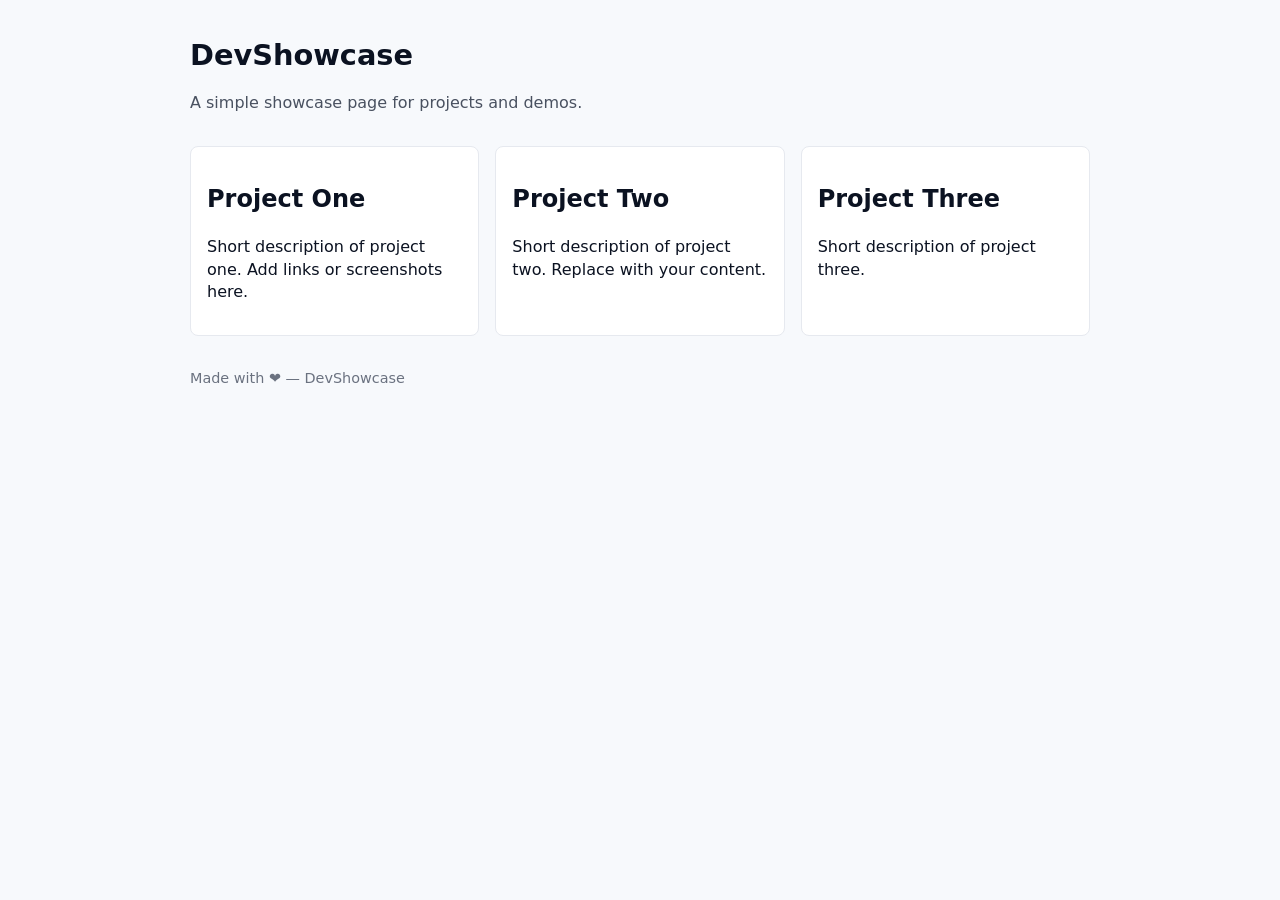
==== index.html @ 8428175c "Add simple DevShowcase index.html Create a new static index.html for DevShowcase. Includes a minimal" ====
<!doctype html>
<html lang="en">
<head>
	<meta charset="utf-8">
	<meta name="viewport" content="width=device-width,initial-scale=1">
	<title>DevShowcase</title>
	<style>
		body{font-family:system-ui,-apple-system,Segoe UI,Roboto,Helvetica,Arial;line-height:1.4;margin:0;padding:2rem;background:#f7f9fc;color:#0b1221}
		header{max-width:900px;margin:0 auto 2rem}
		h1{margin:.2rem 0;font-size:1.8rem}
		p.lead{color:#495160}
		.grid{display:grid;grid-template-columns:repeat(auto-fit,minmax(220px,1fr));gap:1rem;max-width:900px;margin:0 auto}
		.card{background:#fff;border:1px solid #e6e9ef;padding:1rem;border-radius:8px}
		footer{max-width:900px;margin:2rem auto;color:#6b7280;font-size:.9rem}
	</style>
</head>
<body>
	<header>
		<h1>DevShowcase</h1>
		<p class="lead">A simple showcase page for projects and demos.</p>
	</header>

	<main class="grid" id="projects">
		<article class="card">
			<h2>Project One</h2>
			<p>Short description of project one. Add links or screenshots here.</p>
		</article>
		<article class="card">
			<h2>Project Two</h2>
			<p>Short description of project two. Replace with your content.</p>
		</article>
		<article class="card">
			<h2>Project Three</h2>
			<p>Short description of project three.</p>
		</article>
	</main>

	<footer>
		<p>Made with ❤️ — DevShowcase</p>
	</footer>
</body>
</html>
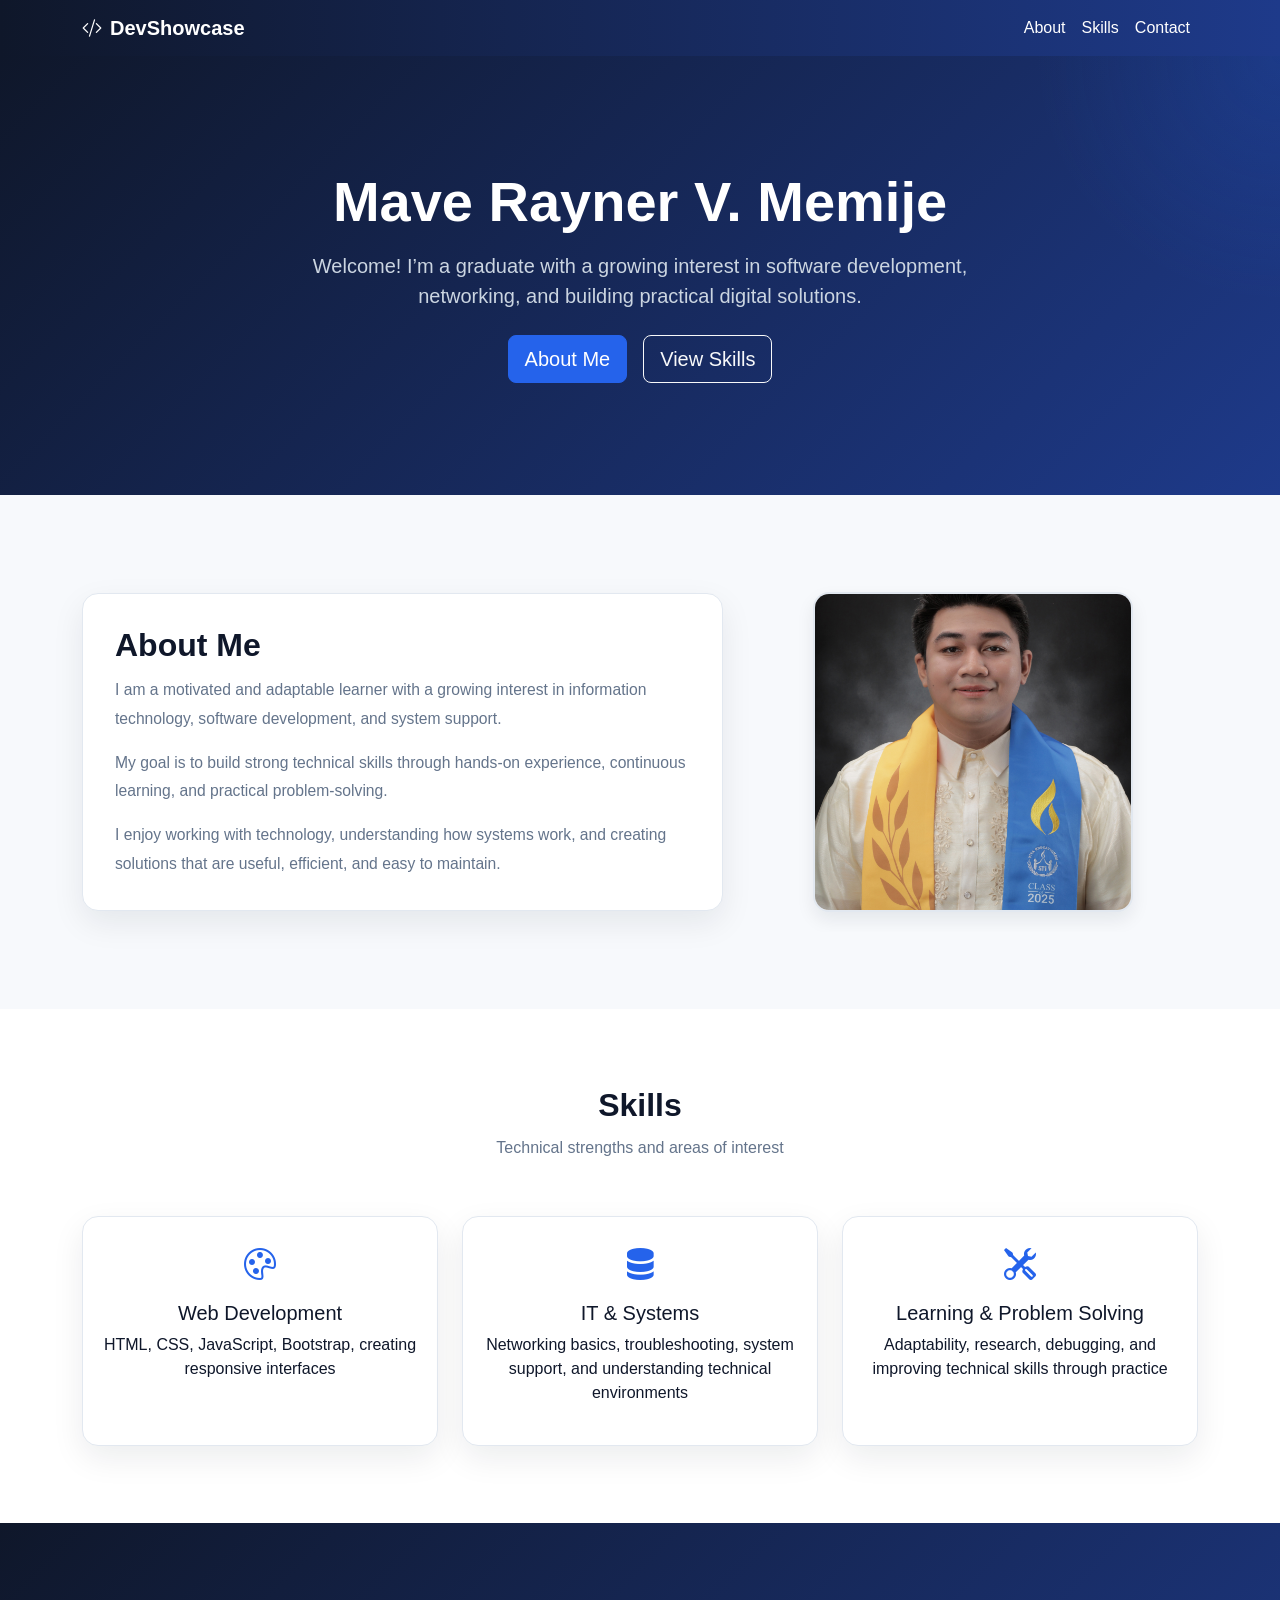
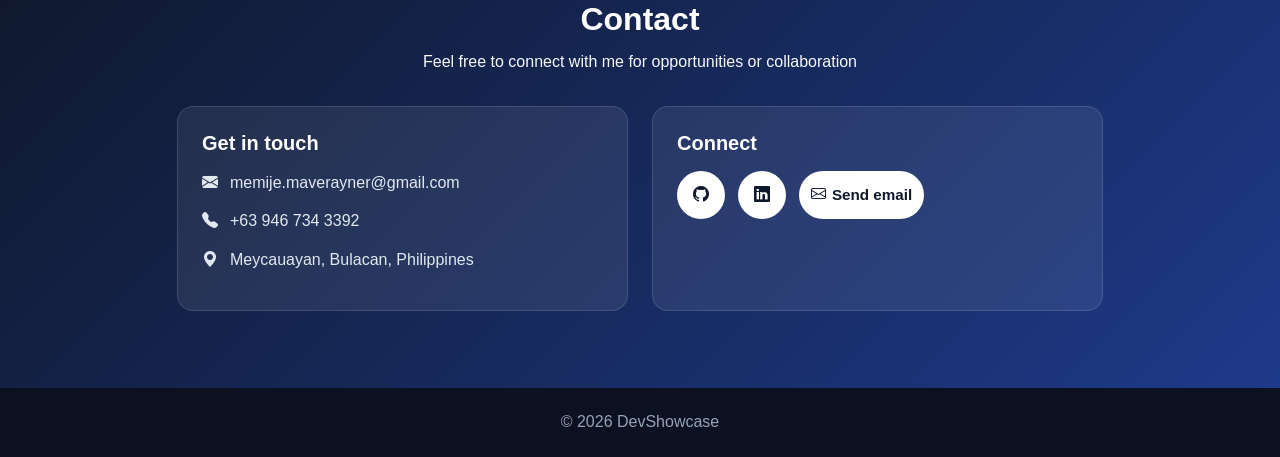
==== commit f8d2aa14: "Add styles, script, image and redesign homepage Introduce a full site redesign: add assets/css/style" ====
--- a/index.html
+++ b/index.html
@@ -1,42 +1,193 @@
-<!doctype html>
+<!DOCTYPE html>
 <html lang="en">
 <head>
-	<meta charset="utf-8">
-	<meta name="viewport" content="width=device-width,initial-scale=1">
-	<title>DevShowcase</title>
-	<style>
-		body{font-family:system-ui,-apple-system,Segoe UI,Roboto,Helvetica,Arial;line-height:1.4;margin:0;padding:2rem;background:#f7f9fc;color:#0b1221}
-		header{max-width:900px;margin:0 auto 2rem}
-		h1{margin:.2rem 0;font-size:1.8rem}
-		p.lead{color:#495160}
-		.grid{display:grid;grid-template-columns:repeat(auto-fit,minmax(220px,1fr));gap:1rem;max-width:900px;margin:0 auto}
-		.card{background:#fff;border:1px solid #e6e9ef;padding:1rem;border-radius:8px}
-		footer{max-width:900px;margin:2rem auto;color:#6b7280;font-size:.9rem}
-	</style>
+  <meta charset="UTF-8" />
+  <meta name="viewport" content="width=device-width, initial-scale=1.0" />
+  <meta
+    http-equiv="Content-Security-Policy"
+    content="default-src 'self'; style-src 'self' https://cdn.jsdelivr.net; script-src 'self' https://cdn.jsdelivr.net; font-src 'self' https://cdn.jsdelivr.net; img-src 'self' data:; connect-src 'self'; frame-ancestors 'none'; base-uri 'self'; form-action 'self';"
+  />
+  <title>DevShowcase</title>
+
+  <link
+    href="https://cdn.jsdelivr.net/npm/bootstrap@5.3.1/dist/css/bootstrap.min.css"
+    rel="stylesheet"
+  />
+  <link
+    rel="stylesheet"
+    href="https://cdn.jsdelivr.net/npm/bootstrap-icons@1.11.3/font/bootstrap-icons.css"
+  />
+
+  <link rel="stylesheet" href="assets/css/styles.css" />
 </head>
 <body>
-	<header>
-		<h1>DevShowcase</h1>
-		<p class="lead">A simple showcase page for projects and demos.</p>
-	</header>
+  <nav class="navbar navbar-expand-lg navbar-dark sticky-top">
+    <div class="container">
+      <a class="navbar-brand fw-semibold" href="#home">
+        <i class="bi bi-code-slash me-2"></i>DevShowcase
+      </a>
+      <button
+        class="navbar-toggler"
+        type="button"
+        data-bs-toggle="collapse"
+        data-bs-target="#navMenu"
+      >
+        <span class="navbar-toggler-icon"></span>
+      </button>
+      <div class="collapse navbar-collapse" id="navMenu">
+        <ul class="navbar-nav ms-auto">
+          <li class="nav-item"><a class="nav-link" href="#about">About</a></li>
+          <li class="nav-item"><a class="nav-link" href="#skills">Skills</a></li>
+          <li class="nav-item"><a class="nav-link" href="#contact">Contact</a></li>
+        </ul>
+      </div>
+    </div>
+  </nav>
 
-	<main class="grid" id="projects">
-		<article class="card">
-			<h2>Project One</h2>
-			<p>Short description of project one. Add links or screenshots here.</p>
-		</article>
-		<article class="card">
-			<h2>Project Two</h2>
-			<p>Short description of project two. Replace with your content.</p>
-		</article>
-		<article class="card">
-			<h2>Project Three</h2>
-			<p>Short description of project three.</p>
-		</article>
-	</main>
+  <section class="hero text-center" id="home">
+    <div class="container">
+      <h1 class="display-4 fw-bold mb-3">Mave Rayner V. Memije</h1>
+      <p class="lead mx-auto mb-4">
+        Welcome! I’m a graduate with a growing interest in software development, networking, and building practical digital solutions.
+      </p>
+      <div class="d-flex justify-content-center gap-3 flex-wrap">
+        <a href="#about" class="btn btn-primary btn-lg">About Me</a>
+        <a href="#skills" class="btn btn-outline-light btn-lg">View Skills</a>
+      </div>
+    </div>
+  </section>
 
-	<footer>
-		<p>Made with ❤️ — DevShowcase</p>
-	</footer>
+  <section id="about" class="section">
+    <div class="container">
+      <div class="row align-items-center g-4">
+        <div class="col-lg-7">
+          <div class="info-card">
+            <h2 class="section-title">About Me</h2>
+            <p class="section-text">
+              I am a motivated and adaptable learner with a growing interest in information technology, software development, and system support.
+            </p>
+            <p class="section-text">
+              My goal is to build strong technical skills through hands-on experience, continuous learning, and practical problem-solving.
+            </p>
+            <p class="section-text mb-0">
+              I enjoy working with technology, understanding how systems work, and creating solutions that are useful, efficient, and easy to maintain.
+            </p>
+          </div>
+        </div>
+        <div class="col-lg-5">
+          <div class="profile-panel text-center">
+            <img src="assets/images/MEMIJE, MAVE RAYNER.JPG" alt="Mave Rayner V. Memije" class="profile-image">
+          </div>
+        </div>
+      </div>
+    </div>
+  </section>
+
+  <section id="skills" class="section section-alt">
+    <div class="container">
+      <h2 class="section-title text-center">Skills</h2>
+      <p class="section-subtitle text-center">Technical strengths and areas of interest</p>
+      <div class="row g-4 mt-2">
+        <div class="col-md-4">
+          <div class="skill-card">
+            <div class="skill-icon"><i class="bi bi-palette"></i></div>
+            <h5>Web Development</h5>
+            <p>HTML, CSS, JavaScript, Bootstrap, creating responsive interfaces</p>
+          </div>
+        </div>
+        <div class="col-md-4">
+          <div class="skill-card">
+            <div class="skill-icon"><i class="bi bi-server"></i></div>
+            <h5>IT & Systems</h5>
+            <p>Networking basics, troubleshooting, system support, and understanding technical environments</p>
+          </div>
+        </div>
+        <div class="col-md-4">
+          <div class="skill-card">
+            <div class="skill-icon"><i class="bi bi-tools"></i></div>
+            <h5>Learning & Problem Solving</h5>
+            <p>Adaptability, research, debugging, and improving technical skills through practice</p>
+          </div>
+        </div>
+      </div>
+    </div>
+  </section>
+
+  <section id="contact" class="section contact">
+    <div class="container">
+      <h2 class="section-title text-center text-white">Contact</h2>
+      <p class="section-subtitle text-center text-light">Feel free to connect with me for opportunities or collaboration</p>
+      <div class="row justify-content-center g-4">
+        <div class="col-lg-5">
+          <div class="contact-card">
+            <h5 class="fw-semibold mb-3 text-white">Get in touch</h5>
+            <ul class="list-unstyled contact-list mb-0">
+              <li><i class="bi bi-envelope-fill"></i>memije.maverayner@gmail.com</li>
+              <li><i class="bi bi-telephone-fill"></i>+63 946 734 3392</li>
+              <li><i class="bi bi-geo-alt-fill"></i>Meycauayan, Bulacan, Philippines</li>
+            </ul>
+          </div>
+        </div>
+        <div class="col-lg-5">
+          <div class="contact-card">
+            <h5 class="fw-semibold mb-3 text-white">Connect</h5>
+            <div class="social-links">
+              <a href="https://github.com/N3K0014" target="_blank" rel="noopener noreferrer" aria-label="GitHub"><i class="bi bi-github"></i></a>
+              <a href="https://www.linkedin.com/in/mave-rayner-memije-0b666a341" target="_blank" rel="noopener noreferrer" aria-label="LinkedIn"><i class="bi bi-linkedin"></i></a>
+              <button type="button" id="openEmailModal" class="social-link-text btn btn-light" aria-label="Send email">
+                <i class="bi bi-envelope"></i>
+                <span>Send email</span>
+              </button>
+            </div>
+          </div>
+        </div>
+      </div>
+    </div>
+  </section>
+
+  <section>
+    <div class="modal fade" id="emailModal" tabindex="-1" aria-hidden="true">
+      <div class="modal-dialog modal-dialog-centered">
+        <div class="modal-content">
+          <div class="modal-header">
+            <h5 class="modal-title">Send me a message</h5>
+            <button type="button" class="btn-close" data-bs-dismiss="modal" aria-label="Close"></button>
+          </div>
+          <div class="modal-body">
+            <form id="emailForm">
+              <div class="mb-3">
+                <label for="name" class="form-label">Name</label>
+                <input type="text" class="form-control" id="name" name="name" required>
+              </div>
+              <div class="mb-3">
+                <label for="email" class="form-label">Email</label>
+                <input type="email" class="form-control" id="email" name="email" required>
+              </div>
+              <div class="mb-3">
+                <label for="message" class="form-label">Message</label>
+                <textarea class="form-control" id="message" name="message" rows="5" required></textarea>
+              </div>
+              <div class="d-grid">
+                <button type="submit" class="btn btn-primary">Send</button>
+              </div>
+            </form>
+          </div>
+        </div>
+      </div>
+    </div>
+  </section>
+
+  <a href="#home" class="back-to-top btn btn-primary rounded-circle" aria-label="Return to top">
+    <i class="bi bi-arrow-up"></i>
+  </a>
+
+  <footer>
+    <div class="container text-center">
+      <p class="mb-0">&copy; 2026 DevShowcase</p>
+    </div>
+  </footer>
+
+  <script src="https://cdn.jsdelivr.net/npm/bootstrap@5.3.1/dist/js/bootstrap.bundle.min.js"></script>
+  <script src="assets/js/main.js"></script>
 </body>
 </html>
--- a/assets/css/styles.css
+++ b/assets/css/styles.css
@@ -0,0 +1,292 @@
+:root {
+  --bg: #f7f9fc;
+  --surface: #ffffff;
+  --text: #0f172a;
+  --muted: #64748b;
+  --primary: #2563eb;
+  --primary-dark: #1d4ed8;
+  --border: #e2e8f0;
+  --shadow: 0 12px 32px rgba(15, 23, 42, 0.08);
+}
+
+html {
+  scroll-behavior: smooth;
+}
+
+body {
+  background: var(--bg);
+  color: var(--text);
+  font-family: "Segoe UI", Roboto, Helvetica, Arial, sans-serif;
+}
+
+.navbar {
+  background: linear-gradient(90deg, #0f172a, #1e3a8a);
+}
+
+.navbar-brand,
+.nav-link {
+  color: #fff !important;
+}
+
+.hero {
+  background:
+    radial-gradient(circle at top right, rgba(37, 99, 235, 0.18), transparent 18%),
+    linear-gradient(135deg, #0f172a 0%, #1e3a8a 100%);
+  color: #fff;
+  padding: clamp(5rem, 9vw, 7rem) 0;
+}
+
+.hero .lead {
+  max-width: 700px;
+  color: #cbd5e1;
+  font-size: clamp(1rem, 2vw, 1.25rem);
+}
+
+.section {
+  padding: clamp(3.5rem, 6vw, 5rem) 0;
+}
+
+.section-alt {
+  background: #fff;
+}
+
+.section-title {
+  font-size: clamp(1.8rem, 3vw, 2rem);
+  font-weight: 700;
+  margin-bottom: 0.75rem;
+}
+
+.section-subtitle {
+  color: var(--muted);
+  margin-bottom: 2rem;
+  font-size: clamp(0.95rem, 1.6vw, 1rem);
+}
+
+.info-card,
+.skill-card,
+.project-card {
+  background: var(--surface);
+  border: 1px solid var(--border);
+  border-radius: 1rem;
+  box-shadow: var(--shadow);
+}
+
+.info-card {
+  padding: clamp(1.25rem, 3vw, 2rem);
+}
+
+.section-text {
+  color: var(--muted);
+  line-height: 1.8;
+  font-size: clamp(0.98rem, 1.2vw, 1rem);
+}
+
+.profile-panel {
+  background: transparent;
+  border-radius: 1rem;
+  min-height: clamp(260px, 38vw, 360px);
+  display: flex;
+  align-items: center;
+  justify-content: center;
+  overflow: hidden;
+}
+
+.profile-image {
+  width: 100%;
+  height: auto;
+  max-width: 320px;
+  max-height: 320px;
+  object-fit: cover;
+  object-position: center;
+  display: block;
+  border: 2px solid #e2e8f0;
+  border-radius: 1rem;
+  box-shadow: 0 8px 18px rgba(15, 23, 42, 0.08);
+  background: #ffffff;
+  outline: none;
+}
+
+.skill-card {
+  padding: 1.5rem 1rem;
+  text-align: center;
+  height: 100%;
+}
+
+.skill-icon {
+  font-size: 2rem;
+  color: var(--primary);
+  margin-bottom: 0.75rem;
+}
+
+.project-card {
+  overflow: hidden;
+  height: 100%;
+}
+
+.project-media {
+  height: clamp(180px, 22vw, 220px);
+  display: flex;
+  align-items: center;
+  justify-content: center;
+  color: #fff;
+  font-size: clamp(2rem, 4vw, 3rem);
+  background: linear-gradient(135deg, #2563eb, #7c3aed);
+}
+
+.project-two {
+  background: linear-gradient(135deg, #ec4899, #ef4444);
+}
+
+.project-three {
+  background: linear-gradient(135deg, #14b8a6, #0ea5e9);
+}
+
+.badge-tech {
+  display: inline-block;
+  background: #eef4ff;
+  color: var(--primary);
+  font-size: 0.85rem;
+  font-weight: 600;
+  padding: 0.35rem 0.65rem;
+  border-radius: 999px;
+  margin: 0.2rem;
+}
+
+.contact {
+  background: linear-gradient(135deg, #0f172a, #1e3a8a);
+}
+
+.contact .section-subtitle {
+  color: #dbeafe;
+}
+
+.contact-card {
+  background: rgba(255, 255, 255, 0.08);
+  border: 1px solid rgba(255, 255, 255, 0.12);
+  border-radius: 1rem;
+  padding: 1.5rem;
+  height: 100%;
+}
+
+.contact-list li {
+  display: flex;
+  align-items: center;
+  gap: 0.75rem;
+  color: #e2e8f0;
+  margin-bottom: 0.9rem;
+}
+
+.contact-list a,
+.social-links a,
+.nav-link,
+.navbar-brand {
+  color: inherit;
+  text-decoration: none;
+}
+
+.contact-list a:hover,
+.social-links a:hover,
+.nav-link:hover,
+.navbar-brand:hover {
+  color: #bfdbfe;
+}
+
+.social-links {
+  display: flex;
+  gap: 0.8rem;
+  flex-wrap: wrap;
+}
+
+.social-links a,
+.social-links button {
+  display: inline-flex;
+  align-items: center;
+  justify-content: center;
+  min-width: 48px;
+  height: 48px;
+  padding: 0 0.75rem;
+  border-radius: 999px;
+  background: #ffffff;
+  color: #0f172a;
+  text-decoration: none;
+  transition: transform 0.2s ease;
+  border: 0;
+}
+
+.social-links a:hover,
+.social-links button:hover {
+  transform: translateY(-2px);
+}
+
+.social-link-text {
+  gap: 0.4rem;
+  font-size: 0.95rem;
+  font-weight: 600;
+}
+
+.back-to-top {
+  position: fixed;
+  right: 1rem;
+  bottom: 1rem;
+  width: 52px;
+  height: 52px;
+  display: inline-flex;
+  align-items: center;
+  justify-content: center;
+  z-index: 1000;
+  box-shadow: 0 10px 24px rgba(37, 99, 235, 0.35);
+  opacity: 0;
+  visibility: hidden;
+  transition: opacity 0.2s ease, visibility 0.2s ease;
+}
+
+.back-to-top.visible {
+  opacity: 1;
+  visibility: visible;
+}
+
+footer {
+  background: #0b1120;
+  color: #94a3b8;
+  padding: 1.4rem 0;
+}
+
+@media (max-width: 767.98px) {
+  .hero .btn {
+    width: 100%;
+  }
+
+  .hero .d-flex {
+    flex-direction: column;
+  }
+
+  .contact form {
+    padding: 0 0.25rem;
+  }
+}
+
+@media (max-width: 575.98px) {
+  .navbar-brand {
+    font-size: 0.95rem;
+  }
+
+  .section {
+    padding: 3rem 0;
+  }
+
+  .info-card,
+  .skill-card,
+  .project-card {
+    border-radius: 0.85rem;
+  }
+}
+
+.btn-primary {
+  background: var(--primary);
+  border-color: var(--primary);
+}
+
+.btn-primary:hover {
+  background: var(--primary-dark);
+  border-color: var(--primary-dark);
+}
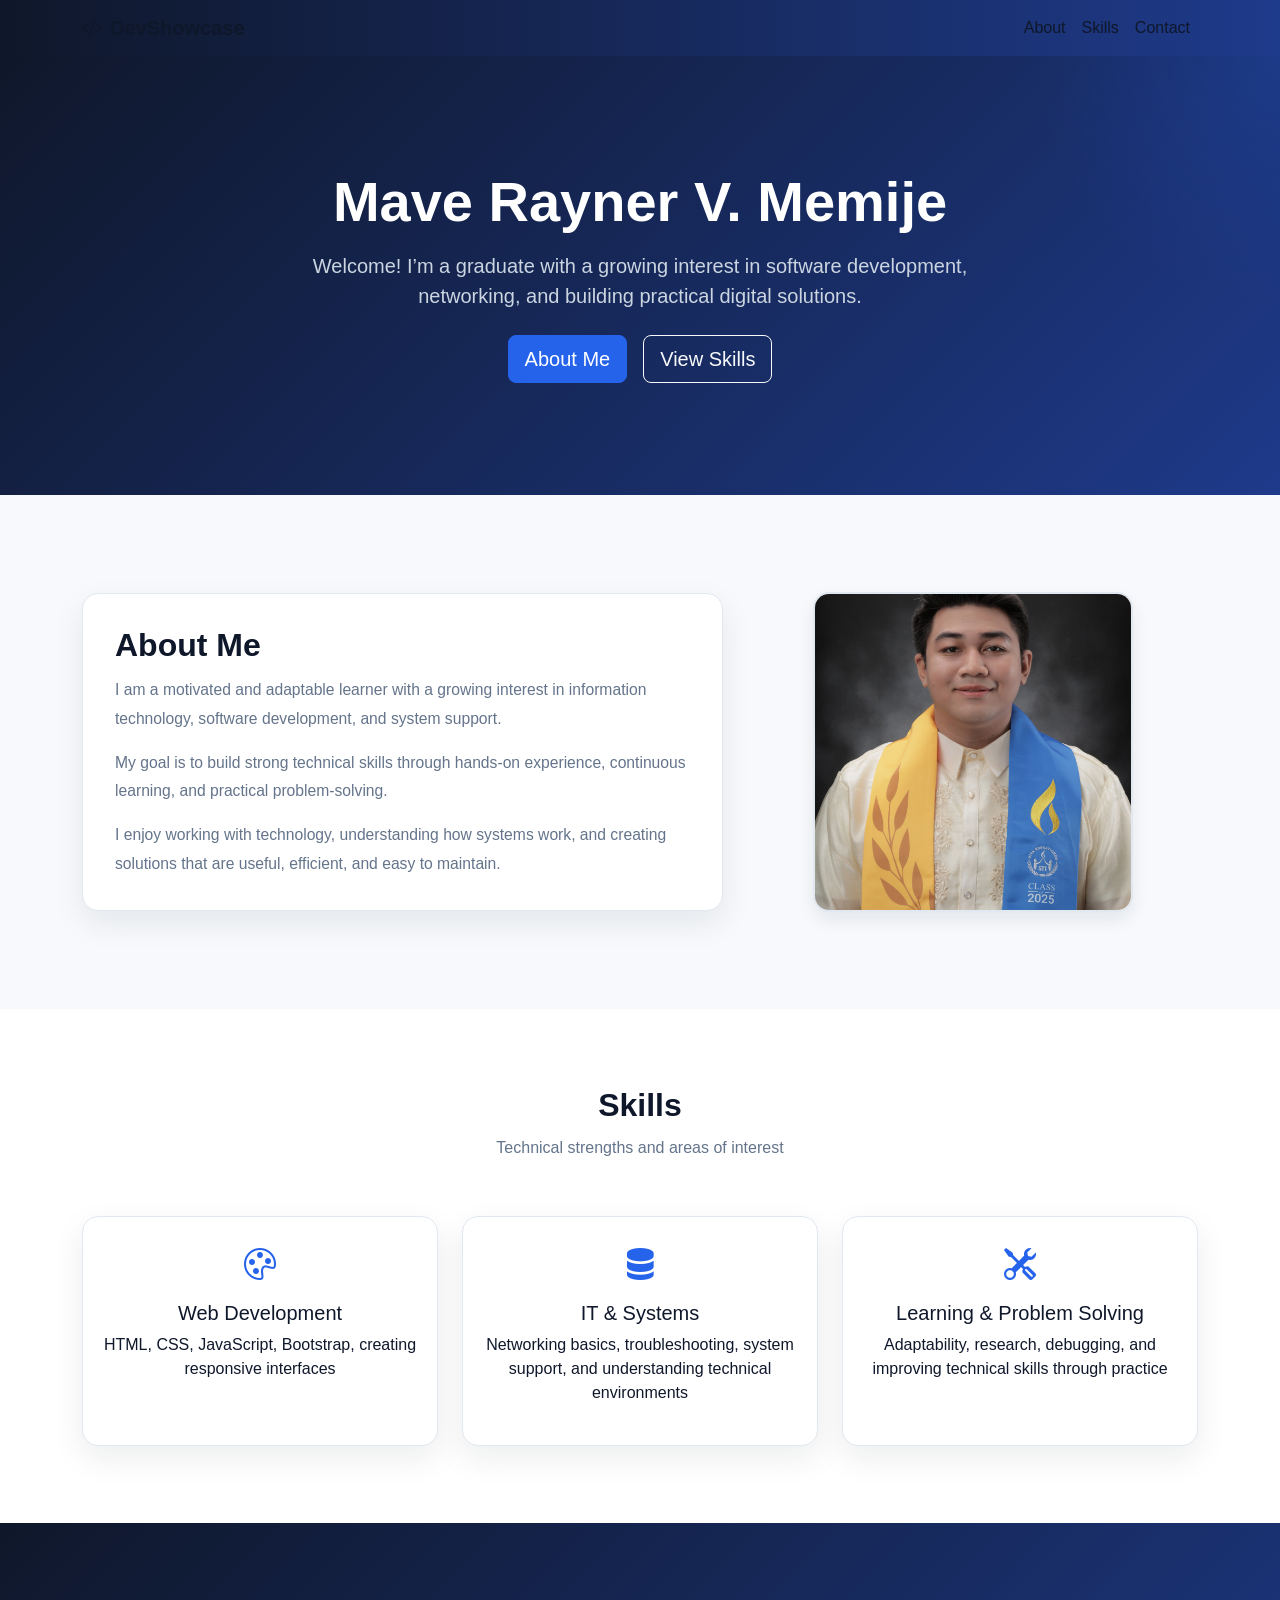
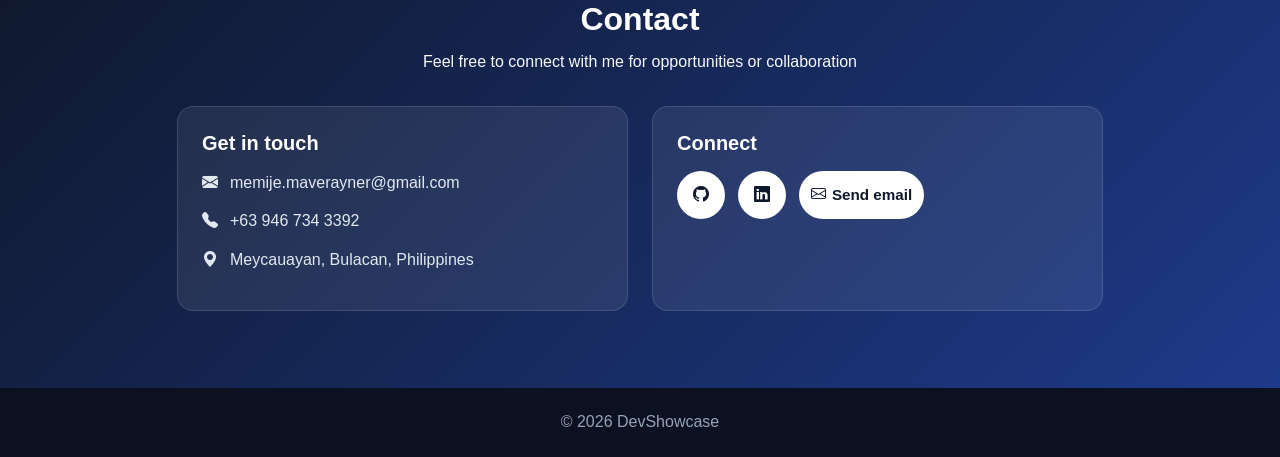
==== commit 2307fcc5: "Extract home styles to assets/css/home.css Move home-specific CSS (hero, profile-panel, project-medi" ====
--- a/index.html
+++ b/index.html
@@ -19,6 +19,7 @@
   />
 
   <link rel="stylesheet" href="assets/css/styles.css" />
+  <link rel="stylesheet" href="assets/css/home.css" />
 </head>
 <body>
   <nav class="navbar navbar-expand-lg navbar-dark sticky-top">
--- a/assets/css/styles.css
+++ b/assets/css/styles.css
@@ -23,24 +23,6 @@
   background: linear-gradient(90deg, #0f172a, #1e3a8a);
 }
 
-.navbar-brand,
-.nav-link {
-  color: #fff !important;
-}
-
-.hero {
-  background:
-    radial-gradient(circle at top right, rgba(37, 99, 235, 0.18), transparent 18%),
-    linear-gradient(135deg, #0f172a 0%, #1e3a8a 100%);
-  color: #fff;
-  padding: clamp(5rem, 9vw, 7rem) 0;
-}
-
-.hero .lead {
-  max-width: 700px;
-  color: #cbd5e1;
-  font-size: clamp(1rem, 2vw, 1.25rem);
-}
 
 .section {
   padding: clamp(3.5rem, 6vw, 5rem) 0;
@@ -252,32 +234,8 @@
 }
 
 @media (max-width: 767.98px) {
-  .hero .btn {
-    width: 100%;
-  }
-
-  .hero .d-flex {
-    flex-direction: column;
-  }
-
   .contact form {
     padding: 0 0.25rem;
-  }
-}
-
-@media (max-width: 575.98px) {
-  .navbar-brand {
-    font-size: 0.95rem;
-  }
-
-  .section {
-    padding: 3rem 0;
-  }
-
-  .info-card,
-  .skill-card,
-  .project-card {
-    border-radius: 0.85rem;
   }
 }
 
--- a/assets/css/home.css
+++ b/assets/css/home.css
@@ -0,0 +1,68 @@
+/* Home-specific styles moved from styles.css */
+
+.hero {
+	background:
+		radial-gradient(circle at top right, rgba(37, 99, 235, 0.18), transparent 18%),
+		linear-gradient(135deg, #0f172a 0%, #1e3a8a 100%);
+	color: #fff;
+	padding: clamp(5rem, 9vw, 7rem) 0;
+}
+
+.hero .lead {
+	max-width: 700px;
+	color: #cbd5e1;
+	font-size: clamp(1rem, 2vw, 1.25rem);
+}
+
+.profile-panel {
+	background: transparent;
+	border-radius: 1rem;
+	min-height: clamp(260px, 38vw, 360px);
+	display: flex;
+	align-items: center;
+	justify-content: center;
+	overflow: hidden;
+}
+
+.profile-image {
+	width: 100%;
+	height: auto;
+	max-width: 320px;
+	max-height: 320px;
+	object-fit: cover;
+	object-position: center;
+	display: block;
+	border: 2px solid #e2e8f0;
+	border-radius: 1rem;
+	box-shadow: 0 8px 18px rgba(15, 23, 42, 0.08);
+	background: #ffffff;
+	outline: none;
+}
+
+.project-media {
+	height: clamp(180px, 22vw, 220px);
+	display: flex;
+	align-items: center;
+	justify-content: center;
+	color: #fff;
+	font-size: clamp(2rem, 4vw, 3rem);
+	background: linear-gradient(135deg, #2563eb, #7c3aed);
+}
+
+.project-two {
+	background: linear-gradient(135deg, #ec4899, #ef4444);
+}
+
+.project-three {
+	background: linear-gradient(135deg, #14b8a6, #0ea5e9);
+}
+
+@media (max-width: 767.98px) {
+	.hero .btn {
+		width: 100%;
+	}
+
+	.hero .d-flex {
+		flex-direction: column;
+	}
+}
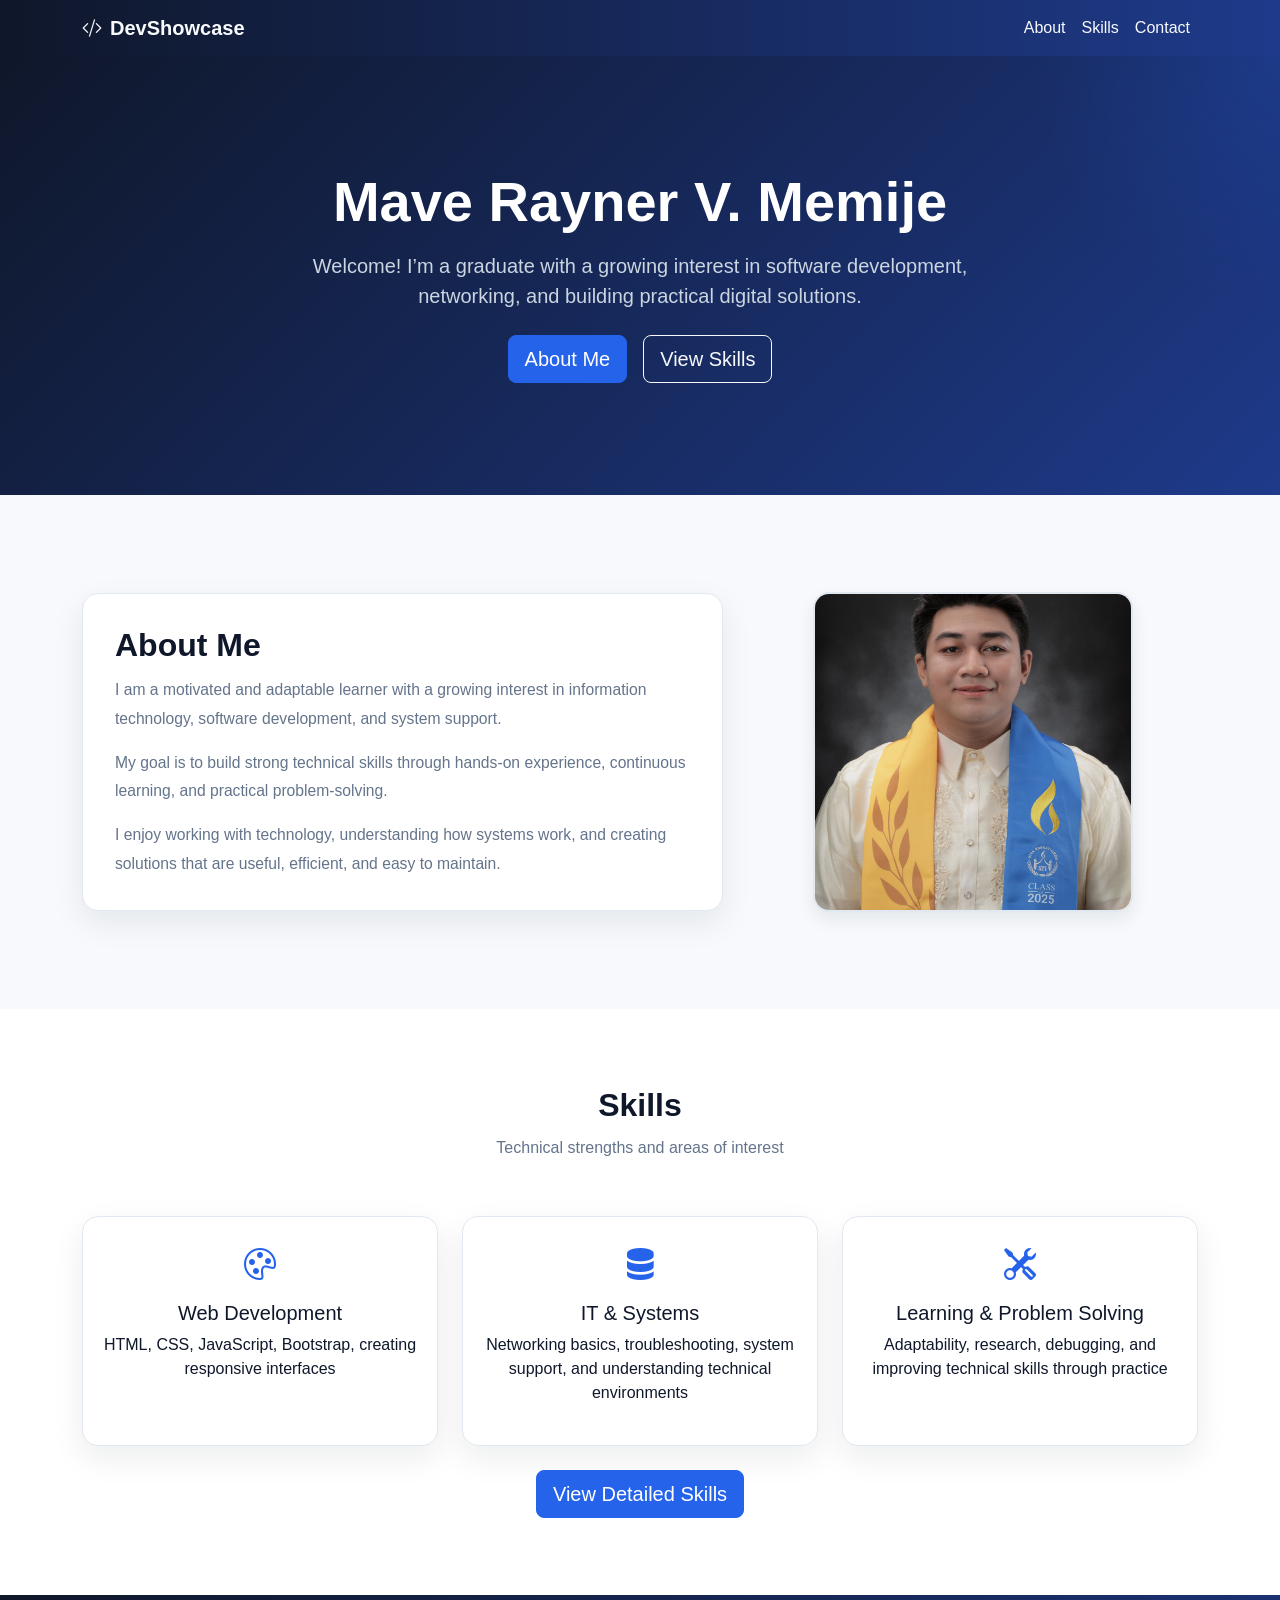
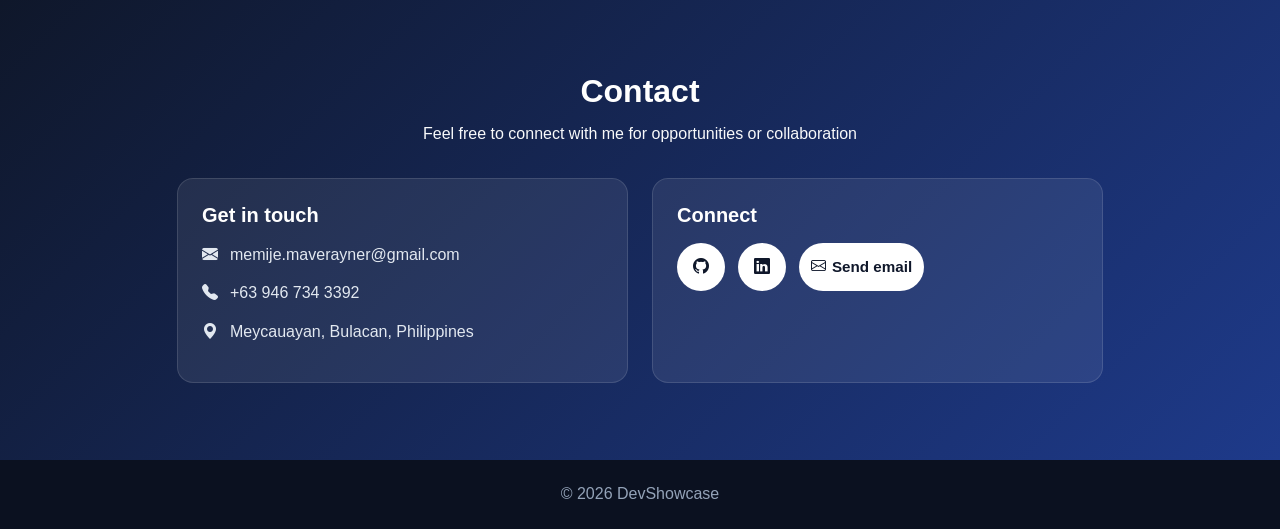
==== commit 3721557c: "Add detailed skills page and navbar styles Introduce skills.html — a dedicated Detailed Skills page " ====
--- a/index.html
+++ b/index.html
@@ -111,6 +111,9 @@
           </div>
         </div>
       </div>
+      <div class="text-center mt-4">
+        <a href="skills.html" class="btn btn-primary btn-lg">View Detailed Skills</a>
+      </div>
     </div>
   </section>
 
--- a/assets/css/styles.css
+++ b/assets/css/styles.css
@@ -23,6 +23,21 @@
   background: linear-gradient(90deg, #0f172a, #1e3a8a);
 }
 
+.navbar-brand,
+.nav-link {
+  color: #f8fafc !important;
+}
+
+.navbar-brand:hover,
+.nav-link:hover {
+  color: #dbeafe !important;
+}
+
+.navbar-brand.active,
+.nav-link.active {
+  color: #e2e8f0 !important;
+}
+
 
 .section {
   padding: clamp(3.5rem, 6vw, 5rem) 0;
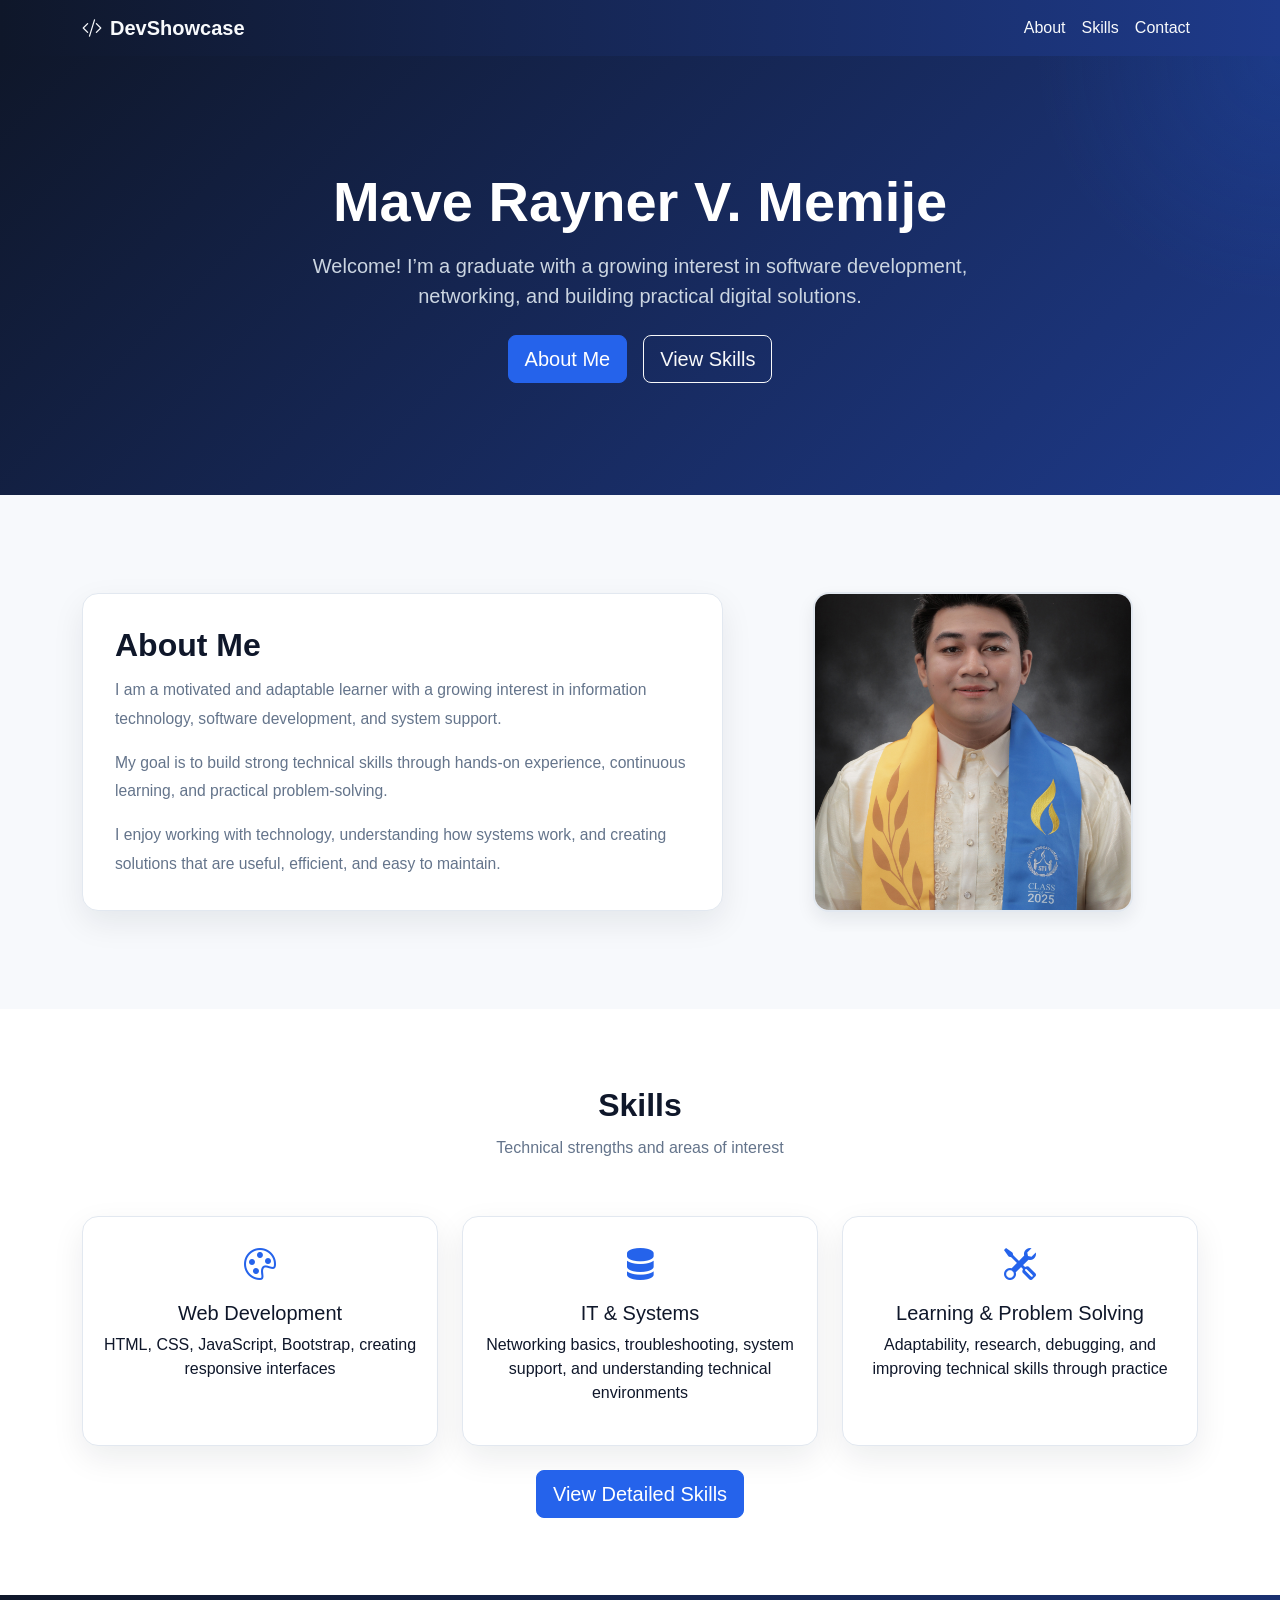
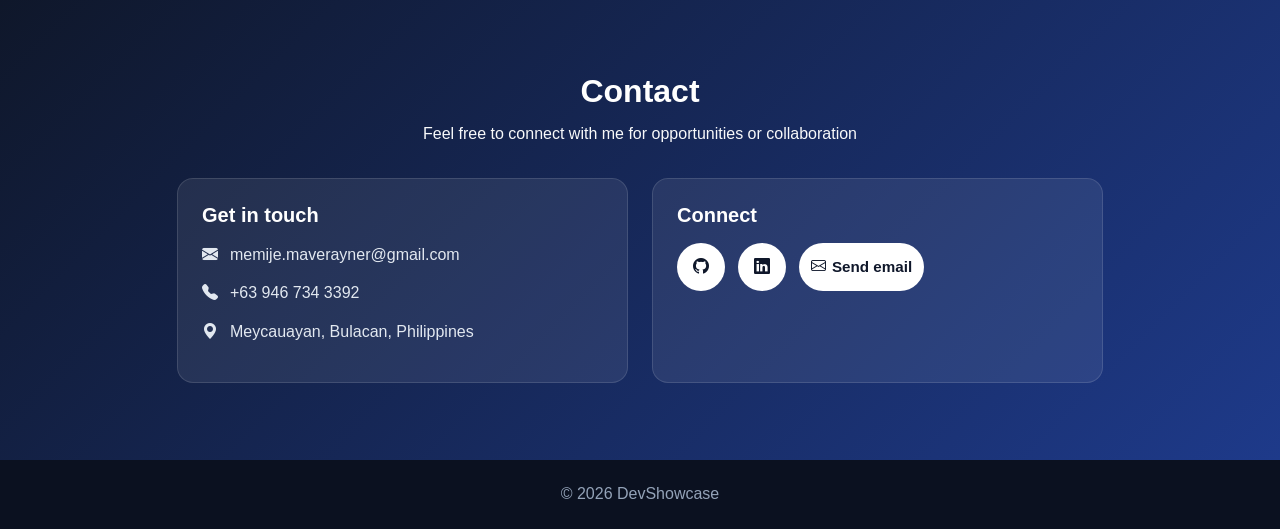
==== commit e5a0098c: "Merge branch 'docs/project-documentation' into main" ====
--- a/index.html
+++ b/index.html
@@ -1,6 +1,10 @@
 <!DOCTYPE html>
 <html lang="en">
 <head>
+  <!--
+    Document head metadata for page title, responsive viewport, and security policy.
+    The Content-Security-Policy header restricts sources to only trusted assets.
+  -->
   <meta charset="UTF-8" />
   <meta name="viewport" content="width=device-width, initial-scale=1.0" />
   <meta
@@ -9,19 +13,30 @@
   />
   <title>DevShowcase</title>
 
+  <!--
+    Bootstrap 5 provides the responsive grid, utilities, and components used in
+    the page layout and navigation.
+  -->
   <link
     href="https://cdn.jsdelivr.net/npm/bootstrap@5.3.1/dist/css/bootstrap.min.css"
     rel="stylesheet"
   />
+
+  <!-- Bootstrap icon font used for decorative icons throughout the page. -->
   <link
     rel="stylesheet"
     href="https://cdn.jsdelivr.net/npm/bootstrap-icons@1.11.3/font/bootstrap-icons.css"
   />
 
+  <!-- Local stylesheet for custom colors, spacing, and component styles. -->
   <link rel="stylesheet" href="assets/css/styles.css" />
   <link rel="stylesheet" href="assets/css/home.css" />
 </head>
 <body>
+  <!--
+    Primary navigation bar. Uses Bootstrap responsive collapse behavior to show
+    a mobile menu when screen width is reduced.
+  -->
   <nav class="navbar navbar-expand-lg navbar-dark sticky-top">
     <div class="container">
       <a class="navbar-brand fw-semibold" href="#home">
@@ -45,6 +60,10 @@
     </div>
   </nav>
 
+  <!--
+    Hero section acts as the page introduction. It highlights the site owner,
+    displays a short professional summary, and links to content sections.
+  -->
   <section class="hero text-center" id="home">
     <div class="container">
       <h1 class="display-4 fw-bold mb-3">Mave Rayner V. Memije</h1>
@@ -58,6 +77,10 @@
     </div>
   </section>
 
+  <!--
+    About section contains a summary of professional identity and a profile image.
+    The layout uses Bootstrap columns to place text and image side by side.
+  -->
   <section id="about" class="section">
     <div class="container">
       <div class="row align-items-center g-4">
@@ -84,6 +107,10 @@
     </div>
   </section>
 
+  <!--
+    Skills section summarizes core technical strengths and areas of focus.
+    Each card is used to present a separate skill category.
+  -->
   <section id="skills" class="section section-alt">
     <div class="container">
       <h2 class="section-title text-center">Skills</h2>
@@ -117,6 +144,10 @@
     </div>
   </section>
 
+  <!--
+    Contact section provides direct communication details and social profile links.
+    A button opens a modal dialog where visitors can prepare a message.
+  -->
   <section id="contact" class="section contact">
     <div class="container">
       <h2 class="section-title text-center text-white">Contact</h2>
@@ -149,6 +180,10 @@
     </div>
   </section>
 
+  <!--
+    Email modal provides a form that is submitted via a mailto link.
+    The form action is handled in the local JavaScript file.
+  -->
   <section>
     <div class="modal fade" id="emailModal" tabindex="-1" aria-hidden="true">
       <div class="modal-dialog modal-dialog-centered">
@@ -181,6 +216,7 @@
     </div>
   </section>
 
+  <!-- Floating button to return visitors to the top after scrolling. -->
   <a href="#home" class="back-to-top btn btn-primary rounded-circle" aria-label="Return to top">
     <i class="bi bi-arrow-up"></i>
   </a>
@@ -191,6 +227,7 @@
     </div>
   </footer>
 
+  <!-- Load Bootstrap JS bundle and local interactivity script. -->
   <script src="https://cdn.jsdelivr.net/npm/bootstrap@5.3.1/dist/js/bootstrap.bundle.min.js"></script>
   <script src="assets/js/main.js"></script>
 </body>
--- a/assets/css/styles.css
+++ b/assets/css/styles.css
@@ -1,64 +1,86 @@
+/*
+  styles.css
+  Project-specific styling for DevShowcase.
+  This file defines the visual theme, layout, card styles, responsive behavior,
+  and component appearance used throughout the portfolio website.
+*/
+
+/* Theme variables for consistent colors, elevation, and spacing. */
 :root {
-  --bg: #f7f9fc;
-  --surface: #ffffff;
-  --text: #0f172a;
-  --muted: #64748b;
-  --primary: #2563eb;
-  --primary-dark: #1d4ed8;
-  --border: #e2e8f0;
-  --shadow: 0 12px 32px rgba(15, 23, 42, 0.08);
-}
-
+  --bg: #f7f9fc; /* Page background color */
+  --surface: #ffffff; /* Card and panel backgrounds */
+  --text: #0f172a; /* Primary text color */
+  --muted: #64748b; /* Paragraph and secondary text color */
+  --primary: #2563eb; /* Primary brand color */
+  --primary-dark: #1d4ed8; /* Darker primary color for hover states */
+  --border: #e2e8f0; /* Light border for cards and panels */
+  --shadow: 0 12px 32px rgba(15, 23, 42, 0.08); /* Soft drop shadow */
+}
+
+/* Enable smooth scrolling for internal anchor navigation. */
 html {
   scroll-behavior: smooth;
 }
 
+/* Base page typography and background for the entire site. */
 body {
   background: var(--bg);
   color: var(--text);
   font-family: "Segoe UI", Roboto, Helvetica, Arial, sans-serif;
 }
 
+/* Navbar background uses a dark gradient to contrast with page sections. */
 .navbar {
   background: linear-gradient(90deg, #0f172a, #1e3a8a);
 }
 
+/* Ensure nav text remains visible on the dark navbar background. */
 .navbar-brand,
 .nav-link {
   color: #f8fafc !important;
 }
 
-.navbar-brand:hover,
-.nav-link:hover {
-  color: #dbeafe !important;
-}
-
-.navbar-brand.active,
-.nav-link.active {
-  color: #e2e8f0 !important;
-}
-
-
+/* Hero section visual design and spacing. */
+.hero {
+  background:
+    radial-gradient(circle at top right, rgba(37, 99, 235, 0.18), transparent 18%),
+    linear-gradient(135deg, #0f172a 0%, #1e3a8a 100%);
+  color: #fff;
+  padding: clamp(5rem, 9vw, 7rem) 0;
+}
+
+/* Text styling for the hero subtitle paragraph. */
+.hero .lead {
+  max-width: 700px;
+  color: #cbd5e1;
+  font-size: clamp(1rem, 2vw, 1.25rem);
+}
+
+/* General vertical spacing for all section blocks. */
 .section {
   padding: clamp(3.5rem, 6vw, 5rem) 0;
 }
 
+/* Alternate background for non-hero sections to separate content visually. */
 .section-alt {
   background: #fff;
 }
 
+/* Section headings use responsive sizing and strong weight. */
 .section-title {
   font-size: clamp(1.8rem, 3vw, 2rem);
   font-weight: 700;
   margin-bottom: 0.75rem;
 }
 
+/* Section subtitle text with muted color and spacing. */
 .section-subtitle {
   color: var(--muted);
   margin-bottom: 2rem;
   font-size: clamp(0.95rem, 1.6vw, 1rem);
 }
 
+/* Shared card styling for informational panels and feature cards. */
 .info-card,
 .skill-card,
 .project-card {
@@ -68,16 +90,19 @@
   box-shadow: var(--shadow);
 }
 
+/* Additional padding on the about/info card for readability. */
 .info-card {
   padding: clamp(1.25rem, 3vw, 2rem);
 }
 
+/* Paragraph body text styling used in content sections. */
 .section-text {
   color: var(--muted);
   line-height: 1.8;
   font-size: clamp(0.98rem, 1.2vw, 1rem);
 }
 
+/* Container for the profile image, centered and clipped gracefully. */
 .profile-panel {
   background: transparent;
   border-radius: 1rem;
@@ -88,6 +113,7 @@
   overflow: hidden;
 }
 
+/* Profile image appearance and responsive maximum sizing. */
 .profile-image {
   width: 100%;
   height: auto;
@@ -103,23 +129,27 @@
   outline: none;
 }
 
+/* Skill cards are centered and sized to fill available space. */
 .skill-card {
   padding: 1.5rem 1rem;
   text-align: center;
   height: 100%;
 }
 
+/* Icon styling inside each skill card. */
 .skill-icon {
   font-size: 2rem;
   color: var(--primary);
   margin-bottom: 0.75rem;
 }
 
+/* Placeholder project card styling kept for future expansion. */
 .project-card {
   overflow: hidden;
   height: 100%;
 }
 
+/* Example project media styling for future project cards. */
 .project-media {
   height: clamp(180px, 22vw, 220px);
   display: flex;
@@ -138,6 +168,7 @@
   background: linear-gradient(135deg, #14b8a6, #0ea5e9);
 }
 
+/* Reusable technology badge styling for future content tags. */
 .badge-tech {
   display: inline-block;
   background: #eef4ff;
@@ -149,14 +180,17 @@
   margin: 0.2rem;
 }
 
+/* Contact section uses a darker gradient to stand out from other content. */
 .contact {
   background: linear-gradient(135deg, #0f172a, #1e3a8a);
 }
 
+/* Contact section subtitle color to improve contrast on dark background. */
 .contact .section-subtitle {
   color: #dbeafe;
 }
 
+/* Contact cards maintain the same elevated style as other card elements. */
 .contact-card {
   background: rgba(255, 255, 255, 0.08);
   border: 1px solid rgba(255, 255, 255, 0.12);
@@ -165,6 +199,7 @@
   height: 100%;
 }
 
+/* Contact list items align icons with text and use spacing for readability. */
 .contact-list li {
   display: flex;
   align-items: center;
@@ -173,6 +208,7 @@
   margin-bottom: 0.9rem;
 }
 
+/* Preserve inherited link color and remove underline decoration. */
 .contact-list a,
 .social-links a,
 .nav-link,
@@ -181,6 +217,7 @@
   text-decoration: none;
 }
 
+/* Hover states for links to provide visual feedback. */
 .contact-list a:hover,
 .social-links a:hover,
 .nav-link:hover,
@@ -188,12 +225,14 @@
   color: #bfdbfe;
 }
 
+/* Social links are grouped and wrapped on smaller screens. */
 .social-links {
   display: flex;
   gap: 0.8rem;
   flex-wrap: wrap;
 }
 
+/* Button and social icon styles for consistent shape and spacing. */
 .social-links a,
 .social-links button {
   display: inline-flex;
@@ -210,17 +249,20 @@
   border: 0;
 }
 
+/* Slight lift on hover to indicate interactivity. */
 .social-links a:hover,
 .social-links button:hover {
   transform: translateY(-2px);
 }
 
+/* Text button variant for the email modal trigger. */
 .social-link-text {
   gap: 0.4rem;
   font-size: 0.95rem;
   font-weight: 600;
 }
 
+/* Back-to-top button is initially hidden and shown by JavaScript. */
 .back-to-top {
   position: fixed;
   right: 1rem;
@@ -237,22 +279,61 @@
   transition: opacity 0.2s ease, visibility 0.2s ease;
 }
 
+/* Visible state for the back-to-top button when page is scrolled. */
 .back-to-top.visible {
   opacity: 1;
   visibility: visible;
 }
 
+/* Footer styling for the page bottom. */
 footer {
   background: #0b1120;
   color: #94a3b8;
   padding: 1.4rem 0;
 }
 
+/* Mobile-specific adjustments for smaller screens. */
 @media (max-width: 767.98px) {
+  .hero .btn {
+    width: 100%;
+  }
+
+  .hero .d-flex {
+    flex-direction: column;
+  }
+}
+
+/* Extra responsive rules enhance readability and compact layouts. */
+@media (max-width: 575.98px) {
+  .navbar-brand {
+    font-size: 0.95rem;
+  }
+
+  .section {
+    padding: 3rem 0;
+  }
+
+  .info-card,
+  .skill-card,
+  .project-card {
+    border-radius: 0.85rem;
+  }
+}
+
+/* Primary button theme colors used consistently across the site. */
+.btn-primary {
+  background: var(--primary);
+  border-color: var(--primary);
+}
+
+.btn-primary:hover {
+  background: var(--primary-dark);
+  border-color: var(--primary-dark);
+}
+
   .contact form {
     padding: 0 0.25rem;
   }
-}
 
 .btn-primary {
   background: var(--primary);
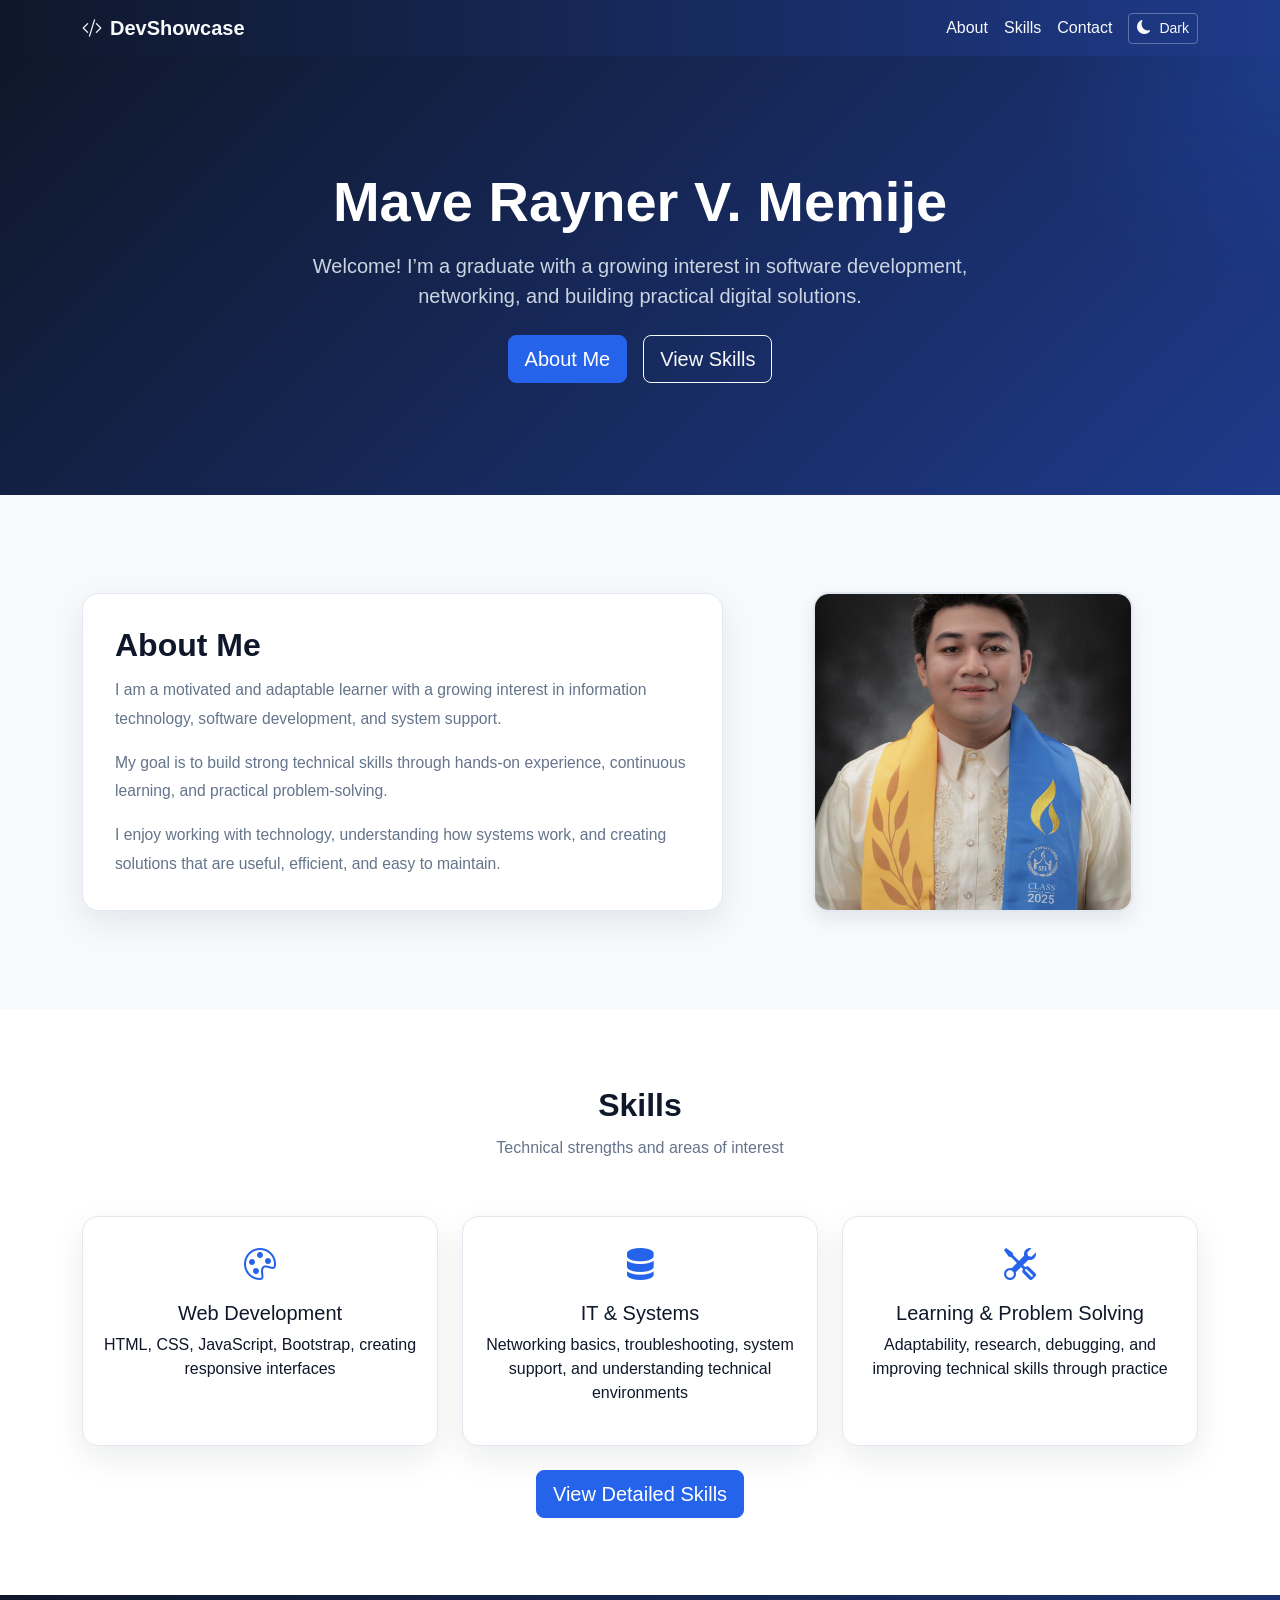
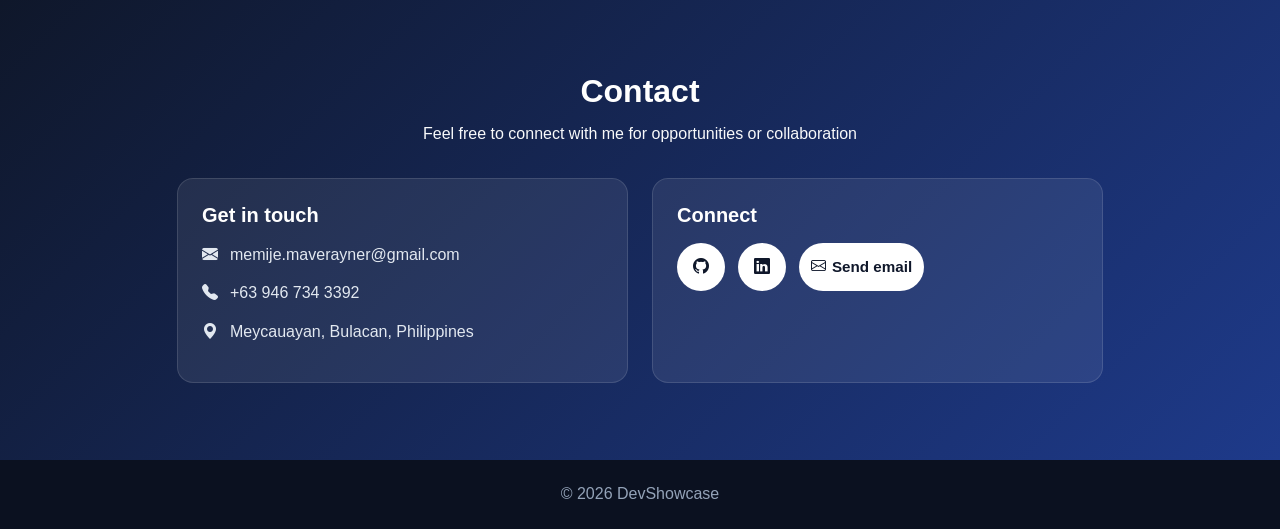
==== commit 28bdfeb4: "Add dark mode toggle with theme persistence Implement dark mode support with a theme toggle button i" ====
--- a/index.html
+++ b/index.html
@@ -56,6 +56,10 @@
           <li class="nav-item"><a class="nav-link" href="#skills">Skills</a></li>
           <li class="nav-item"><a class="nav-link" href="#contact">Contact</a></li>
         </ul>
+        <button class="theme-toggle btn btn-outline-light btn-sm ms-2" type="button" aria-label="Toggle dark mode" aria-pressed="false">
+          <i class="bi bi-moon-fill"></i>
+          <span class="theme-label ms-2">Dark</span>
+        </button>
       </div>
     </div>
   </nav>
--- a/assets/css/styles.css
+++ b/assets/css/styles.css
@@ -9,12 +9,27 @@
 :root {
   --bg: #f7f9fc; /* Page background color */
   --surface: #ffffff; /* Card and panel backgrounds */
+  --surface-alt: #ffffff; /* Alternate section background */
   --text: #0f172a; /* Primary text color */
   --muted: #64748b; /* Paragraph and secondary text color */
   --primary: #2563eb; /* Primary brand color */
   --primary-dark: #1d4ed8; /* Darker primary color for hover states */
   --border: #e2e8f0; /* Light border for cards and panels */
   --shadow: 0 12px 32px rgba(15, 23, 42, 0.08); /* Soft drop shadow */
+  color-scheme: light;
+}
+
+body[data-theme="dark"] {
+  --bg: #020617;
+  --surface: #0f172a;
+  --surface-alt: #111827;
+  --text: #f8fafc;
+  --muted: #cbd5e1;
+  --primary: #60a5fa;
+  --primary-dark: #3b82f6;
+  --border: rgba(148, 163, 184, 0.28);
+  --shadow: 0 16px 40px rgba(2, 6, 23, 0.45);
+  color-scheme: dark;
 }
 
 /* Enable smooth scrolling for internal anchor navigation. */
@@ -27,6 +42,7 @@
   background: var(--bg);
   color: var(--text);
   font-family: "Segoe UI", Roboto, Helvetica, Arial, sans-serif;
+  transition: background-color 0.2s ease, color 0.2s ease;
 }
 
 /* Navbar background uses a dark gradient to contrast with page sections. */
@@ -63,7 +79,7 @@
 
 /* Alternate background for non-hero sections to separate content visually. */
 .section-alt {
-  background: #fff;
+  background: var(--surface-alt);
 }
 
 /* Section headings use responsive sizing and strong weight. */
@@ -171,13 +187,30 @@
 /* Reusable technology badge styling for future content tags. */
 .badge-tech {
   display: inline-block;
-  background: #eef4ff;
+  background: rgba(37, 99, 235, 0.12);
   color: var(--primary);
   font-size: 0.85rem;
   font-weight: 600;
   padding: 0.35rem 0.65rem;
   border-radius: 999px;
   margin: 0.2rem;
+}
+
+.theme-toggle {
+  display: inline-flex;
+  align-items: center;
+  justify-content: center;
+  border-color: rgba(255, 255, 255, 0.3);
+}
+
+body[data-theme="dark"] .theme-toggle {
+  color: #f8fafc;
+  border-color: rgba(248, 250, 252, 0.25);
+}
+
+body[data-theme="dark"] .theme-toggle:hover {
+  color: #f8fafc;
+  background: rgba(255, 255, 255, 0.1);
 }
 
 /* Contact section uses a darker gradient to stand out from other content. */
@@ -223,6 +256,41 @@
 .nav-link:hover,
 .navbar-brand:hover {
   color: #bfdbfe;
+}
+
+body[data-theme="dark"] .social-links a,
+body[data-theme="dark"] .social-links button {
+  background: var(--surface);
+  color: var(--text);
+  border: 1px solid var(--border);
+}
+
+body[data-theme="dark"] .modal-content {
+  background: var(--surface);
+  color: var(--text);
+  border-color: var(--border);
+}
+
+body[data-theme="dark"] .modal-header,
+body[data-theme="dark"] .modal-footer {
+  border-color: var(--border);
+}
+
+body[data-theme="dark"] .form-control {
+  background: var(--bg);
+  color: var(--text);
+  border-color: var(--border);
+}
+
+body[data-theme="dark"] .form-control:focus {
+  background: var(--bg);
+  color: var(--text);
+  border-color: var(--primary);
+  box-shadow: 0 0 0 0.2rem rgba(96, 165, 250, 0.25);
+}
+
+body[data-theme="dark"] .btn-close {
+  filter: invert(1) grayscale(100%) brightness(200%);
 }
 
 /* Social links are grouped and wrapped on smaller screens. */
--- a/assets/css/home.css
+++ b/assets/css/home.css
@@ -1,4 +1,17 @@
 /* Home-specific styles moved from styles.css */
+
+/*
+	Home page stylesheet
+
+	Purpose:
+	- Contains styles that are specific to the home page only (hero, profile panel, project visuals).
+	- Keeps page-level decorative rules separate from `styles.css` which holds site-wide tokens and components.
+
+	Maintenance notes:
+	- Only add selectors here that are used exclusively on the home page markup.
+	- Avoid redefining color variables here; update tokens in `styles.css` when needed.
+	- Small responsive tweaks for the home layout live here.
+*/
 
 .hero {
 	background:
@@ -8,11 +21,21 @@
 	padding: clamp(5rem, 9vw, 7rem) 0;
 }
 
+/* Hero block
+	 - Large, attention-grabbing header for the landing page.
+	 - Uses layered gradients for a subtle decorative effect.
+	 - Padding uses `clamp()` to scale between a sensible min and max.
+*/
+
 .hero .lead {
 	max-width: 700px;
 	color: #cbd5e1;
 	font-size: clamp(1rem, 2vw, 1.25rem);
 }
+
+/* Hero lead paragraph
+	 - Constrains line-length for readability and scales text responsively.
+*/
 
 .profile-panel {
 	background: transparent;
@@ -23,6 +46,10 @@
 	justify-content: center;
 	overflow: hidden;
 }
+
+/* Profile panel
+	 - Centers the profile image and ensures a consistent visual block height.
+*/
 
 .profile-image {
 	width: 100%;
@@ -39,6 +66,11 @@
 	outline: none;
 }
 
+/* Profile image
+	 - Constrain dimensions to keep layout stable across devices.
+	 - `object-fit: cover` preserves aspect ratio while filling the container.
+*/
+
 .project-media {
 	height: clamp(180px, 22vw, 220px);
 	display: flex;
@@ -48,6 +80,11 @@
 	font-size: clamp(2rem, 4vw, 3rem);
 	background: linear-gradient(135deg, #2563eb, #7c3aed);
 }
+
+/* Project media block
+	 - Used to create a colorful, visual header within each project card.
+	 - Keep content minimal (icon or short title) to preserve the visual.
+*/
 
 .project-two {
 	background: linear-gradient(135deg, #ec4899, #ef4444);
@@ -66,3 +103,7 @@
 		flex-direction: column;
 	}
 }
+
+/* Mobile-specific home tweaks
+	 - Stack action buttons under the hero on narrow viewports for better tap targets.
+*/
